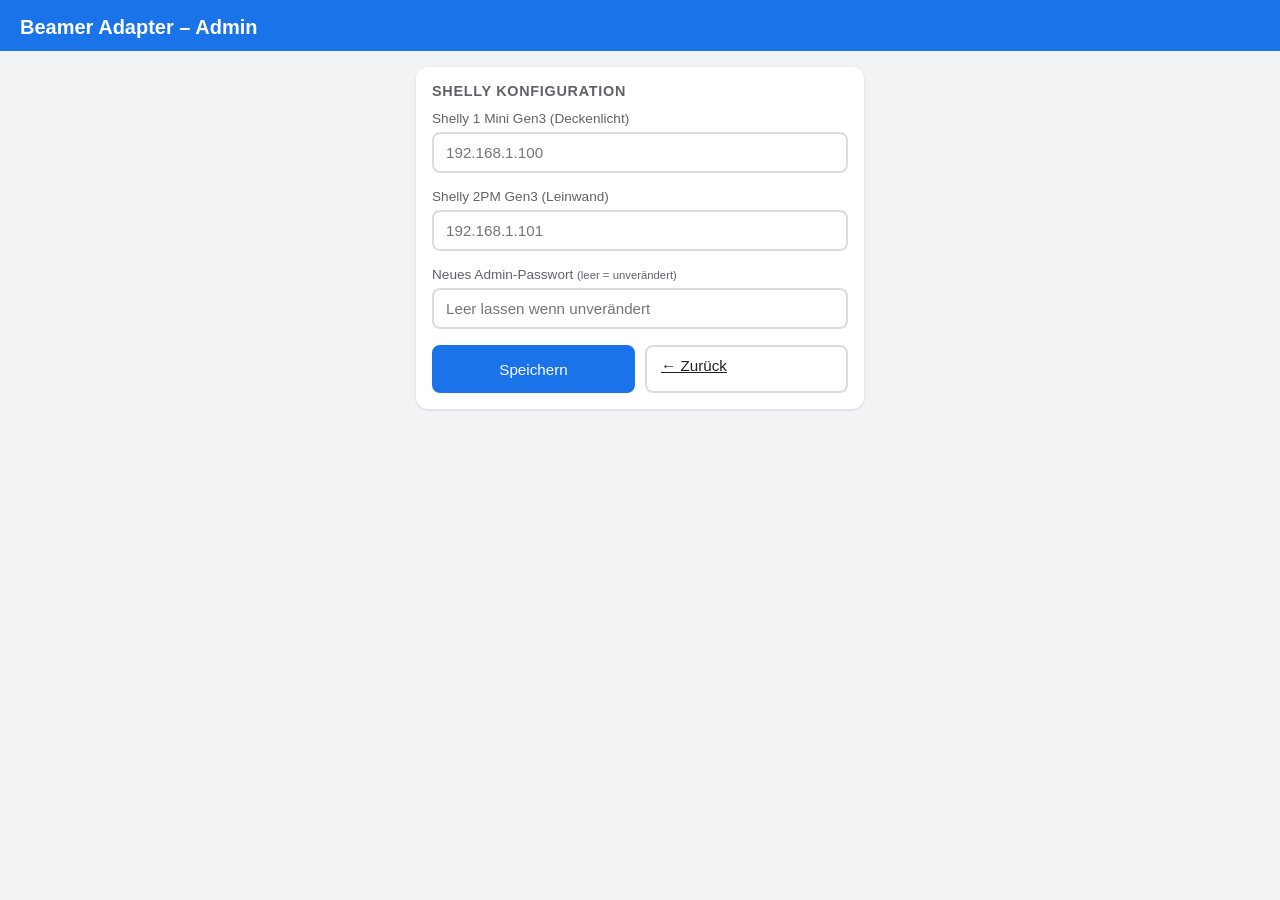
==== data/admin.html @ 6059ceb9 "feat: add Shelly automation, reduce inputs to HDMI/VGA, complete docs Feature 002: Shelly 1 Mini Gen" ====
<!DOCTYPE html>
<html lang="de">
<head>
  <meta charset="UTF-8">
  <meta name="viewport" content="width=device-width, initial-scale=1.0">
  <title>Beamer Adapter – Admin</title>
  <link rel="stylesheet" href="style.css">
</head>
<body>
  <header>
    <h1>Beamer Adapter – Admin</h1>
  </header>

  <main>
    <section class="card">
      <h2>Shelly Konfiguration</h2>
      <form method="post" action="/admin/save">
        <div class="form-group">
          <label for="light_ip">Shelly 1 Mini Gen3 (Deckenlicht)</label>
          <input type="text" id="light_ip" name="light_ip"
                 placeholder="192.168.1.100" pattern="\d{1,3}\.\d{1,3}\.\d{1,3}\.\d{1,3}" required>
        </div>
        <div class="form-group">
          <label for="screen_ip">Shelly 2PM Gen3 (Leinwand)</label>
          <input type="text" id="screen_ip" name="screen_ip"
                 placeholder="192.168.1.101" pattern="\d{1,3}\.\d{1,3}\.\d{1,3}\.\d{1,3}" required>
        </div>
        <div class="form-group">
          <label for="new_password">Neues Admin-Passwort <small>(leer = unverändert)</small></label>
          <input type="password" id="new_password" name="new_password"
                 placeholder="Leer lassen wenn unverändert">
        </div>
        <div class="btn-row" style="margin-top:16px">
          <button type="submit" class="btn btn-primary">Speichern</button>
          <a href="/" class="btn">← Zurück</a>
        </div>
      </form>
    </section>
  </main>

  <script>
    fetch('/api/config')
      .then(r => r.json())
      .then(d => {
        if (d.lightIp)  document.getElementById('light_ip').value  = d.lightIp;
        if (d.screenIp) document.getElementById('screen_ip').value = d.screenIp;
      })
      .catch(() => {});
  </script>
</body>
</html>
---- data/style.css ----
*, *::before, *::after { box-sizing: border-box; margin: 0; padding: 0; }

:root {
  --primary: #1a73e8;
  --danger:  #d93025;
  --bg:      #f1f3f4;
  --card-bg: #ffffff;
  --text:    #202124;
  --muted:   #5f6368;
  --radius:  12px;
}

body {
  font-family: -apple-system, BlinkMacSystemFont, "Segoe UI", Roboto, sans-serif;
  background: var(--bg);
  color: var(--text);
  min-height: 100vh;
}

header {
  background: var(--primary);
  color: #fff;
  padding: 16px 20px 12px;
}

header h1 { font-size: 1.25rem; font-weight: 600; }

#status-bar {
  display: flex;
  flex-wrap: wrap;
  gap: 8px;
  margin-top: 8px;
}

.badge {
  background: rgba(255,255,255,0.2);
  border-radius: 20px;
  padding: 4px 12px;
  font-size: 0.8rem;
  font-weight: 500;
  color: #fff;
}
.badge-warn { background: #f29900; }
.hidden { display: none !important; }

main {
  padding: 16px;
  display: flex;
  flex-direction: column;
  gap: 16px;
  max-width: 480px;
  margin: 0 auto;
}

.card {
  background: var(--card-bg);
  border-radius: var(--radius);
  padding: 16px;
  box-shadow: 0 1px 3px rgba(0,0,0,.12);
}

.card h2 {
  font-size: 0.9rem;
  font-weight: 600;
  color: var(--muted);
  text-transform: uppercase;
  letter-spacing: .05em;
  margin-bottom: 12px;
}

.btn-row {
  display: flex;
  gap: 10px;
}
.btn-row.wrap { flex-wrap: wrap; }

.btn {
  flex: 1;
  min-width: 80px;
  min-height: 48px;
  padding: 10px 14px;
  border: 2px solid #dadce0;
  border-radius: 8px;
  background: #fff;
  color: var(--text);
  font-size: 0.95rem;
  font-weight: 500;
  cursor: pointer;
  transition: background .15s, border-color .15s;
}
.btn:active { transform: scale(.97); }
.btn:hover  { border-color: #aaa; }

.btn-primary {
  background: var(--primary);
  border-color: var(--primary);
  color: #fff;
}
.btn-primary:hover { background: #1558c0; border-color: #1558c0; }

.btn-danger {
  background: var(--danger);
  border-color: var(--danger);
  color: #fff;
}
.btn-danger:hover { background: #b31412; border-color: #b31412; }

.btn.active {
  border-color: var(--primary);
  background: #e8f0fe;
  color: var(--primary);
}

.toast {
  position: fixed;
  bottom: 24px;
  left: 50%;
  transform: translateX(-50%);
  background: #323232;
  color: #fff;
  padding: 10px 20px;
  border-radius: 8px;
  font-size: 0.9rem;
  z-index: 999;
  transition: opacity .3s;
}
.toast.hidden { opacity: 0; pointer-events: none; }

/* Shelly status indicators */
.status-dot {
  display: inline-block;
  width: 10px; height: 10px;
  border-radius: 50%;
  background: #ccc;
  vertical-align: middle;
  margin-left: 6px;
}
.status-dot.on  { background: #1e8e3e; }
.status-dot.off { background: #ccc; }

.muted-label {
  font-size: 0.8rem;
  color: var(--muted);
  font-weight: 400;
  text-transform: none;
  letter-spacing: 0;
}

/* Admin form */
.form-group {
  display: flex;
  flex-direction: column;
  gap: 6px;
  margin-bottom: 16px;
}
.form-group label {
  font-size: 0.85rem;
  font-weight: 500;
  color: var(--muted);
}
.form-group label small { font-weight: 400; }
.form-group input[type="text"],
.form-group input[type="password"] {
  padding: 10px 12px;
  border: 2px solid #dadce0;
  border-radius: 8px;
  font-size: 0.95rem;
  color: var(--text);
  background: #fff;
  width: 100%;
}
.form-group input:focus {
  outline: none;
  border-color: var(--primary);
}
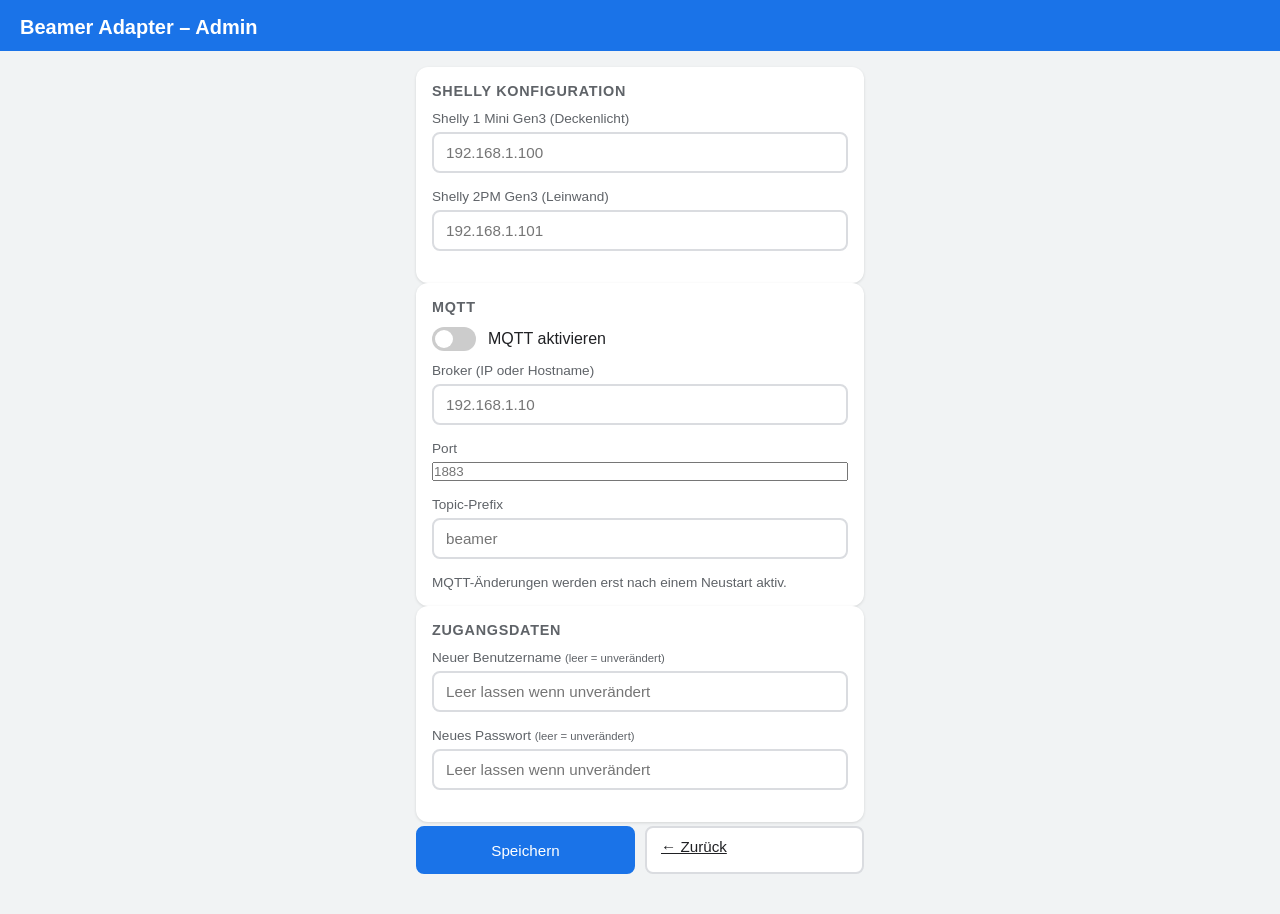
==== commit 916a945e: "feat: enhance admin interface and MQTT configuration support" ====
--- a/data/admin.html
+++ b/data/admin.html
@@ -5,6 +5,17 @@
   <meta name="viewport" content="width=device-width, initial-scale=1.0">
   <title>Beamer Adapter – Admin</title>
   <link rel="stylesheet" href="style.css">
+  <style>
+    .toggle-row { display:flex; align-items:center; gap:12px; margin-bottom:12px; }
+    .toggle { position:relative; display:inline-block; width:44px; height:24px; }
+    .toggle input { opacity:0; width:0; height:0; }
+    .slider { position:absolute; inset:0; background:#ccc; border-radius:24px; cursor:pointer; transition:.2s; }
+    .slider:before { content:""; position:absolute; width:18px; height:18px; left:3px; bottom:3px; background:#fff; border-radius:50%; transition:.2s; }
+    input:checked + .slider { background:var(--primary,#e63946); }
+    input:checked + .slider:before { transform:translateX(20px); }
+    .restart-banner { display:none; background:#fff3cd; border:1px solid #ffc107; border-radius:8px; padding:10px 14px; margin-bottom:16px; font-size:.9rem; }
+    .restart-banner.visible { display:block; }
+  </style>
 </head>
 <body>
   <header>
@@ -12,9 +23,16 @@
   </header>
 
   <main>
-    <section class="card">
-      <h2>Shelly Konfiguration</h2>
-      <form method="post" action="/admin/save">
+    <div id="restart-banner" class="restart-banner card">
+      MQTT-Einstellungen gespeichert. <strong>Neustart erforderlich</strong> damit die Änderungen aktiv werden.
+      <button class="btn btn-danger" style="margin-left:12px" onclick="doRestart()">Jetzt neu starten</button>
+    </div>
+
+    <form method="post" action="/admin/save" id="admin-form">
+
+      <!-- Shelly -->
+      <section class="card">
+        <h2>Shelly Konfiguration</h2>
         <div class="form-group">
           <label for="light_ip">Shelly 1 Mini Gen3 (Deckenlicht)</label>
           <input type="text" id="light_ip" name="light_ip"
@@ -25,27 +43,94 @@
           <input type="text" id="screen_ip" name="screen_ip"
                  placeholder="192.168.1.101" pattern="\d{1,3}\.\d{1,3}\.\d{1,3}\.\d{1,3}" required>
         </div>
+      </section>
+
+      <!-- MQTT -->
+      <section class="card">
+        <h2>MQTT</h2>
+        <div class="toggle-row">
+          <label class="toggle">
+            <input type="checkbox" id="mqtt_enabled" name="mqtt_enabled">
+            <span class="slider"></span>
+          </label>
+          <span>MQTT aktivieren</span>
+        </div>
         <div class="form-group">
-          <label for="new_password">Neues Admin-Passwort <small>(leer = unverändert)</small></label>
+          <label for="mqtt_host">Broker (IP oder Hostname)</label>
+          <input type="text" id="mqtt_host" name="mqtt_host" placeholder="192.168.1.10">
+        </div>
+        <div class="form-group">
+          <label for="mqtt_port">Port</label>
+          <input type="number" id="mqtt_port" name="mqtt_port" placeholder="1883" min="1" max="65535">
+        </div>
+        <div class="form-group">
+          <label for="mqtt_prefix">Topic-Prefix</label>
+          <input type="text" id="mqtt_prefix" name="mqtt_prefix" placeholder="beamer">
+        </div>
+        <p class="muted-label" style="font-size:.85rem;margin-top:4px">
+          MQTT-Änderungen werden erst nach einem Neustart aktiv.
+        </p>
+      </section>
+
+      <!-- Zugangsdaten -->
+      <section class="card">
+        <h2>Zugangsdaten</h2>
+        <div class="form-group">
+          <label for="new_username">Neuer Benutzername <small>(leer = unverändert)</small></label>
+          <input type="text" id="new_username" name="new_username"
+                 placeholder="Leer lassen wenn unverändert" autocomplete="username">
+        </div>
+        <div class="form-group">
+          <label for="new_password">Neues Passwort <small>(leer = unverändert)</small></label>
           <input type="password" id="new_password" name="new_password"
-                 placeholder="Leer lassen wenn unverändert">
+                 placeholder="Leer lassen wenn unverändert" autocomplete="new-password">
         </div>
-        <div class="btn-row" style="margin-top:16px">
-          <button type="submit" class="btn btn-primary">Speichern</button>
-          <a href="/" class="btn">← Zurück</a>
-        </div>
-      </form>
-    </section>
+      </section>
+
+      <div class="btn-row" style="margin-top:4px;padding:0 0 24px">
+        <button type="submit" class="btn btn-primary">Speichern</button>
+        <a href="/" class="btn">← Zurück</a>
+      </div>
+
+    </form>
   </main>
 
+  <div id="toast" class="toast hidden"></div>
+
   <script>
-    fetch('/api/config')
+    fetch('/admin/config', { credentials: 'same-origin' })
       .then(r => r.json())
       .then(d => {
-        if (d.lightIp)  document.getElementById('light_ip').value  = d.lightIp;
-        if (d.screenIp) document.getElementById('screen_ip').value = d.screenIp;
+        if (d.lightIp)   document.getElementById('light_ip').value    = d.lightIp;
+        if (d.screenIp)  document.getElementById('screen_ip').value   = d.screenIp;
+        if (d.mqttHost)  document.getElementById('mqtt_host').value   = d.mqttHost;
+        if (d.mqttPort)  document.getElementById('mqtt_port').value   = d.mqttPort;
+        if (d.mqttPrefix)document.getElementById('mqtt_prefix').value = d.mqttPrefix;
+        document.getElementById('mqtt_enabled').checked = !!d.mqttEnabled;
       })
       .catch(() => {});
+
+    // Show restart banner if we just saved MQTT settings
+    const params = new URLSearchParams(location.search);
+    if (params.get('mqtt') === '1') {
+      document.getElementById('restart-banner').classList.add('visible');
+    }
+
+    // Append ?mqtt=1 when form is submitted so banner shows on redirect
+    document.getElementById('admin-form').addEventListener('submit', function(e) {
+      const action = this.action.split('?')[0];
+      this.action = action + '?mqtt=1';
+    });
+
+    function doRestart() {
+      const btn = event.target;
+      btn.disabled = true;
+      btn.textContent = 'Neustart...';
+      fetch('/admin/restart', { method: 'POST', credentials: 'same-origin' })
+        .finally(() => {
+          setTimeout(() => { location.href = '/'; }, 5000);
+        });
+    }
   </script>
 </body>
 </html>
--- a/data/style.css
+++ b/data/style.css
@@ -138,6 +138,21 @@
 .status-dot.on  { background: #1e8e3e; }
 .status-dot.off { background: #ccc; }
 
+.card-divider {
+  border: none;
+  border-top: 1px solid #e8eaed;
+  margin: 14px 0;
+}
+
+.group-label {
+  font-size: 0.75rem;
+  font-weight: 600;
+  color: var(--muted);
+  text-transform: uppercase;
+  letter-spacing: .06em;
+  margin-bottom: 8px;
+}
+
 .muted-label {
   font-size: 0.8rem;
   color: var(--muted);
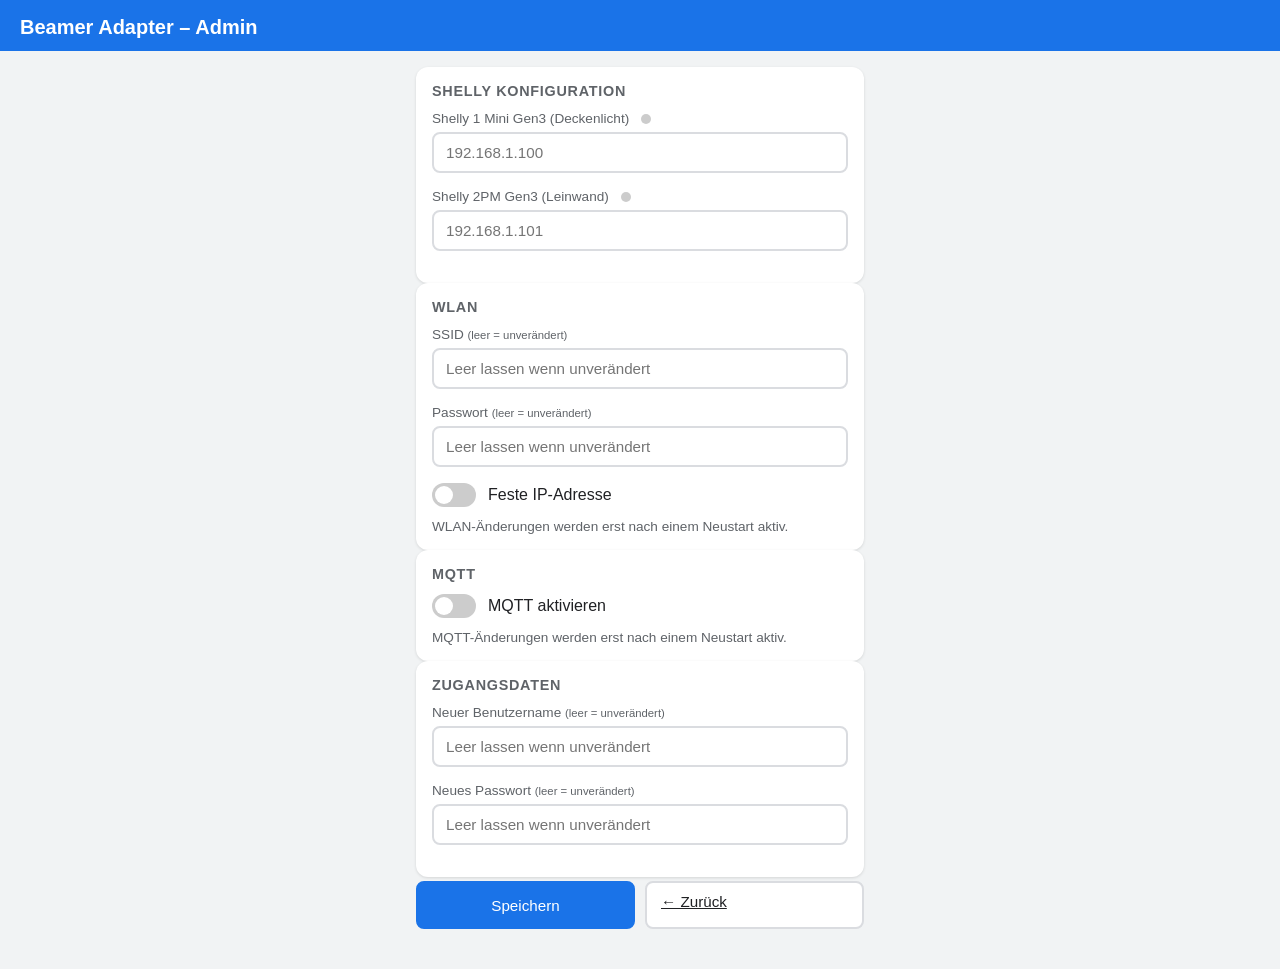
==== commit d34995cc: "feat: Enhance Admin UI for Status & Configuration - Added extended response fields to GET /api/statu" ====
--- a/data/admin.html
+++ b/data/admin.html
@@ -11,10 +11,11 @@
     .toggle input { opacity:0; width:0; height:0; }
     .slider { position:absolute; inset:0; background:#ccc; border-radius:24px; cursor:pointer; transition:.2s; }
     .slider:before { content:""; position:absolute; width:18px; height:18px; left:3px; bottom:3px; background:#fff; border-radius:50%; transition:.2s; }
-    input:checked + .slider { background:var(--primary,#e63946); }
+    input:checked + .slider { background:var(--primary,#1a73e8); }
     input:checked + .slider:before { transform:translateX(20px); }
     .restart-banner { display:none; background:#fff3cd; border:1px solid #ffc107; border-radius:8px; padding:10px 14px; margin-bottom:16px; font-size:.9rem; }
     .restart-banner.visible { display:block; }
+    .label-row { display:flex; align-items:center; gap:6px; }
   </style>
 </head>
 <body>
@@ -24,7 +25,7 @@
 
   <main>
     <div id="restart-banner" class="restart-banner card">
-      MQTT-Einstellungen gespeichert. <strong>Neustart erforderlich</strong> damit die Änderungen aktiv werden.
+      Einstellungen gespeichert. <strong>Neustart erforderlich</strong> damit die Änderungen aktiv werden.
       <button class="btn btn-danger" style="margin-left:12px" onclick="doRestart()">Jetzt neu starten</button>
     </div>
 
@@ -34,15 +35,65 @@
       <section class="card">
         <h2>Shelly Konfiguration</h2>
         <div class="form-group">
-          <label for="light_ip">Shelly 1 Mini Gen3 (Deckenlicht)</label>
+          <label for="light_ip">
+            <span class="label-row">
+              Shelly 1 Mini Gen3 (Deckenlicht)
+              <span class="status-dot" id="dot-light"></span>
+            </span>
+          </label>
           <input type="text" id="light_ip" name="light_ip"
-                 placeholder="192.168.1.100" pattern="\d{1,3}\.\d{1,3}\.\d{1,3}\.\d{1,3}" required>
-        </div>
-        <div class="form-group">
-          <label for="screen_ip">Shelly 2PM Gen3 (Leinwand)</label>
+                 placeholder="192.168.1.100" pattern="\d{1,3}\.\d{1,3}\.\d{1,3}\.\d{1,3}">
+        </div>
+        <div class="form-group">
+          <label for="screen_ip">
+            <span class="label-row">
+              Shelly 2PM Gen3 (Leinwand)
+              <span class="status-dot" id="dot-screen"></span>
+            </span>
+          </label>
           <input type="text" id="screen_ip" name="screen_ip"
-                 placeholder="192.168.1.101" pattern="\d{1,3}\.\d{1,3}\.\d{1,3}\.\d{1,3}" required>
-        </div>
+                 placeholder="192.168.1.101" pattern="\d{1,3}\.\d{1,3}\.\d{1,3}\.\d{1,3}">
+        </div>
+      </section>
+
+      <!-- WLAN -->
+      <section class="card">
+        <h2>WLAN</h2>
+        <div class="form-group">
+          <label for="wifi_ssid">SSID <small>(leer = unverändert)</small></label>
+          <input type="text" id="wifi_ssid" name="wifi_ssid"
+                 placeholder="Leer lassen wenn unverändert" autocomplete="off">
+        </div>
+        <div class="form-group">
+          <label for="wifi_password">Passwort <small>(leer = unverändert)</small></label>
+          <input type="password" id="wifi_password" name="wifi_password"
+                 placeholder="Leer lassen wenn unverändert" autocomplete="new-password">
+        </div>
+        <div class="toggle-row">
+          <label class="toggle">
+            <input type="checkbox" id="static_ip" name="static_ip"
+                   onchange="toggleStaticIp(this.checked)">
+            <span class="slider"></span>
+          </label>
+          <span>Feste IP-Adresse</span>
+        </div>
+        <div id="static-ip-fields" class="hidden">
+          <div class="form-group">
+            <label for="ip_addr">IP-Adresse</label>
+            <input type="text" id="ip_addr" name="ip_addr" placeholder="192.168.1.50">
+          </div>
+          <div class="form-group">
+            <label for="ip_gw">Gateway</label>
+            <input type="text" id="ip_gw" name="ip_gw" placeholder="192.168.1.1">
+          </div>
+          <div class="form-group">
+            <label for="ip_sub">Subnetzmaske</label>
+            <input type="text" id="ip_sub" name="ip_sub" placeholder="255.255.255.0">
+          </div>
+        </div>
+        <p class="muted-label" style="font-size:.85rem;margin-top:4px">
+          WLAN-Änderungen werden erst nach einem Neustart aktiv.
+        </p>
       </section>
 
       <!-- MQTT -->
@@ -55,17 +106,19 @@
           </label>
           <span>MQTT aktivieren</span>
         </div>
-        <div class="form-group">
-          <label for="mqtt_host">Broker (IP oder Hostname)</label>
-          <input type="text" id="mqtt_host" name="mqtt_host" placeholder="192.168.1.10">
-        </div>
-        <div class="form-group">
-          <label for="mqtt_port">Port</label>
-          <input type="number" id="mqtt_port" name="mqtt_port" placeholder="1883" min="1" max="65535">
-        </div>
-        <div class="form-group">
-          <label for="mqtt_prefix">Topic-Prefix</label>
-          <input type="text" id="mqtt_prefix" name="mqtt_prefix" placeholder="beamer">
+        <div id="mqtt-fields" class="hidden">
+          <div class="form-group">
+            <label for="mqtt_host">Broker (IP oder Hostname)</label>
+            <input type="text" id="mqtt_host" name="mqtt_host" placeholder="192.168.1.10">
+          </div>
+          <div class="form-group">
+            <label for="mqtt_port">Port</label>
+            <input type="number" id="mqtt_port" name="mqtt_port" placeholder="1883" min="1" max="65535">
+          </div>
+          <div class="form-group">
+            <label for="mqtt_prefix">Topic-Prefix</label>
+            <input type="text" id="mqtt_prefix" name="mqtt_prefix" placeholder="beamer">
+          </div>
         </div>
         <p class="muted-label" style="font-size:.85rem;margin-top:4px">
           MQTT-Änderungen werden erst nach einem Neustart aktiv.
@@ -98,28 +151,53 @@
   <div id="toast" class="toast hidden"></div>
 
   <script>
+    function setDot(id, configured) {
+      const el = document.getElementById(id);
+      if (el) el.className = 'status-dot ' + (configured ? 'on' : 'off');
+    }
+
+    function toggleStaticIp(on) {
+      document.getElementById('static-ip-fields').classList.toggle('hidden', !on);
+    }
+
     fetch('/admin/config', { credentials: 'same-origin' })
       .then(r => r.json())
       .then(d => {
-        if (d.lightIp)   document.getElementById('light_ip').value    = d.lightIp;
-        if (d.screenIp)  document.getElementById('screen_ip').value   = d.screenIp;
-        if (d.mqttHost)  document.getElementById('mqtt_host').value   = d.mqttHost;
-        if (d.mqttPort)  document.getElementById('mqtt_port').value   = d.mqttPort;
-        if (d.mqttPrefix)document.getElementById('mqtt_prefix').value = d.mqttPrefix;
+        // Shelly
+        if (d.lightIp)  document.getElementById('light_ip').value  = d.lightIp;
+        if (d.screenIp) document.getElementById('screen_ip').value = d.screenIp;
+        setDot('dot-light',  !!(d.lightIp  && d.lightIp.length  > 0));
+        setDot('dot-screen', !!(d.screenIp && d.screenIp.length > 0));
+
+        // WiFi
+        if (d.ssid) document.getElementById('wifi_ssid').placeholder = d.ssid + ' (aktuell)';
+        const si = !!d.staticIp;
+        document.getElementById('static_ip').checked = si;
+        toggleStaticIp(si);
+        if (d.ipAddr)   document.getElementById('ip_addr').value = d.ipAddr;
+        if (d.gateway)  document.getElementById('ip_gw').value   = d.gateway;
+        if (d.subnet)   document.getElementById('ip_sub').value  = d.subnet;
+
+        // MQTT
         document.getElementById('mqtt_enabled').checked = !!d.mqttEnabled;
+        if (d.mqttHost)   document.getElementById('mqtt_host').value   = d.mqttHost;
+        if (d.mqttPort)   document.getElementById('mqtt_port').value   = d.mqttPort;
+        if (d.mqttPrefix) document.getElementById('mqtt_prefix').value = d.mqttPrefix;
+        if (d.mqttEnabled || (d.mqttHost && d.mqttHost.length > 0)) {
+          document.getElementById('mqtt-fields').classList.remove('hidden');
+        }
       })
       .catch(() => {});
 
-    // Show restart banner if we just saved MQTT settings
+    // Show restart banner after saves that require restart
     const params = new URLSearchParams(location.search);
-    if (params.get('mqtt') === '1') {
+    if (params.get('mqtt') === '1' || params.get('wifi') === '1') {
       document.getElementById('restart-banner').classList.add('visible');
     }
 
-    // Append ?mqtt=1 when form is submitted so banner shows on redirect
-    document.getElementById('admin-form').addEventListener('submit', function(e) {
-      const action = this.action.split('?')[0];
-      this.action = action + '?mqtt=1';
+    // Show/hide MQTT fields when toggle changes
+    document.getElementById('mqtt_enabled').addEventListener('change', function() {
+      document.getElementById('mqtt-fields').classList.toggle('hidden', !this.checked);
     });
 
     function doRestart() {
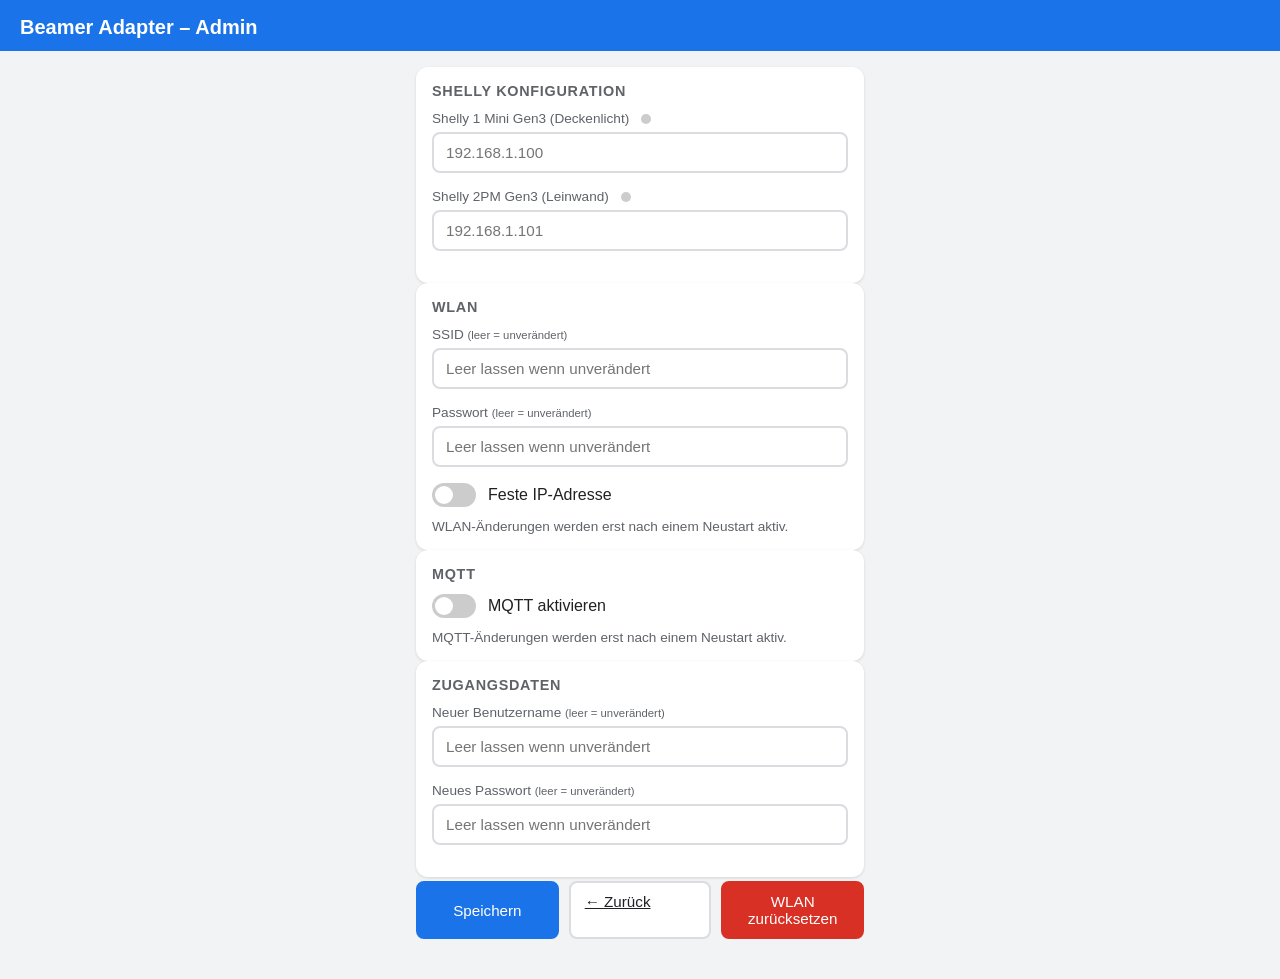
==== commit 44c3e859: "feat: Implement WLAN reset functionality in Admin UI and backend" ====
--- a/data/admin.html
+++ b/data/admin.html
@@ -143,6 +143,7 @@
       <div class="btn-row" style="margin-top:4px;padding:0 0 24px">
         <button type="submit" class="btn btn-primary">Speichern</button>
         <a href="/" class="btn">← Zurück</a>
+        <button type="button" class="btn btn-danger" onclick="resetWifi()">WLAN zurücksetzen</button>
       </div>
 
     </form>
@@ -200,6 +201,14 @@
       document.getElementById('mqtt-fields').classList.toggle('hidden', !this.checked);
     });
 
+    function resetWifi() {
+      if (!confirm('WLAN-Einstellungen löschen und AP-Modus starten?')) return;
+      fetch('/admin/reset-wifi', { method: 'POST', credentials: 'same-origin' })
+        .finally(() => {
+          document.body.innerHTML = '<div style="padding:2rem;font-family:sans-serif"><h2>WLAN wird zurückgesetzt…</h2><p>Verbinde dich mit dem WLAN <strong>BeamerAdapter-Setup</strong></p></div>';
+        });
+    }
+
     function doRestart() {
       const btn = event.target;
       btn.disabled = true;
